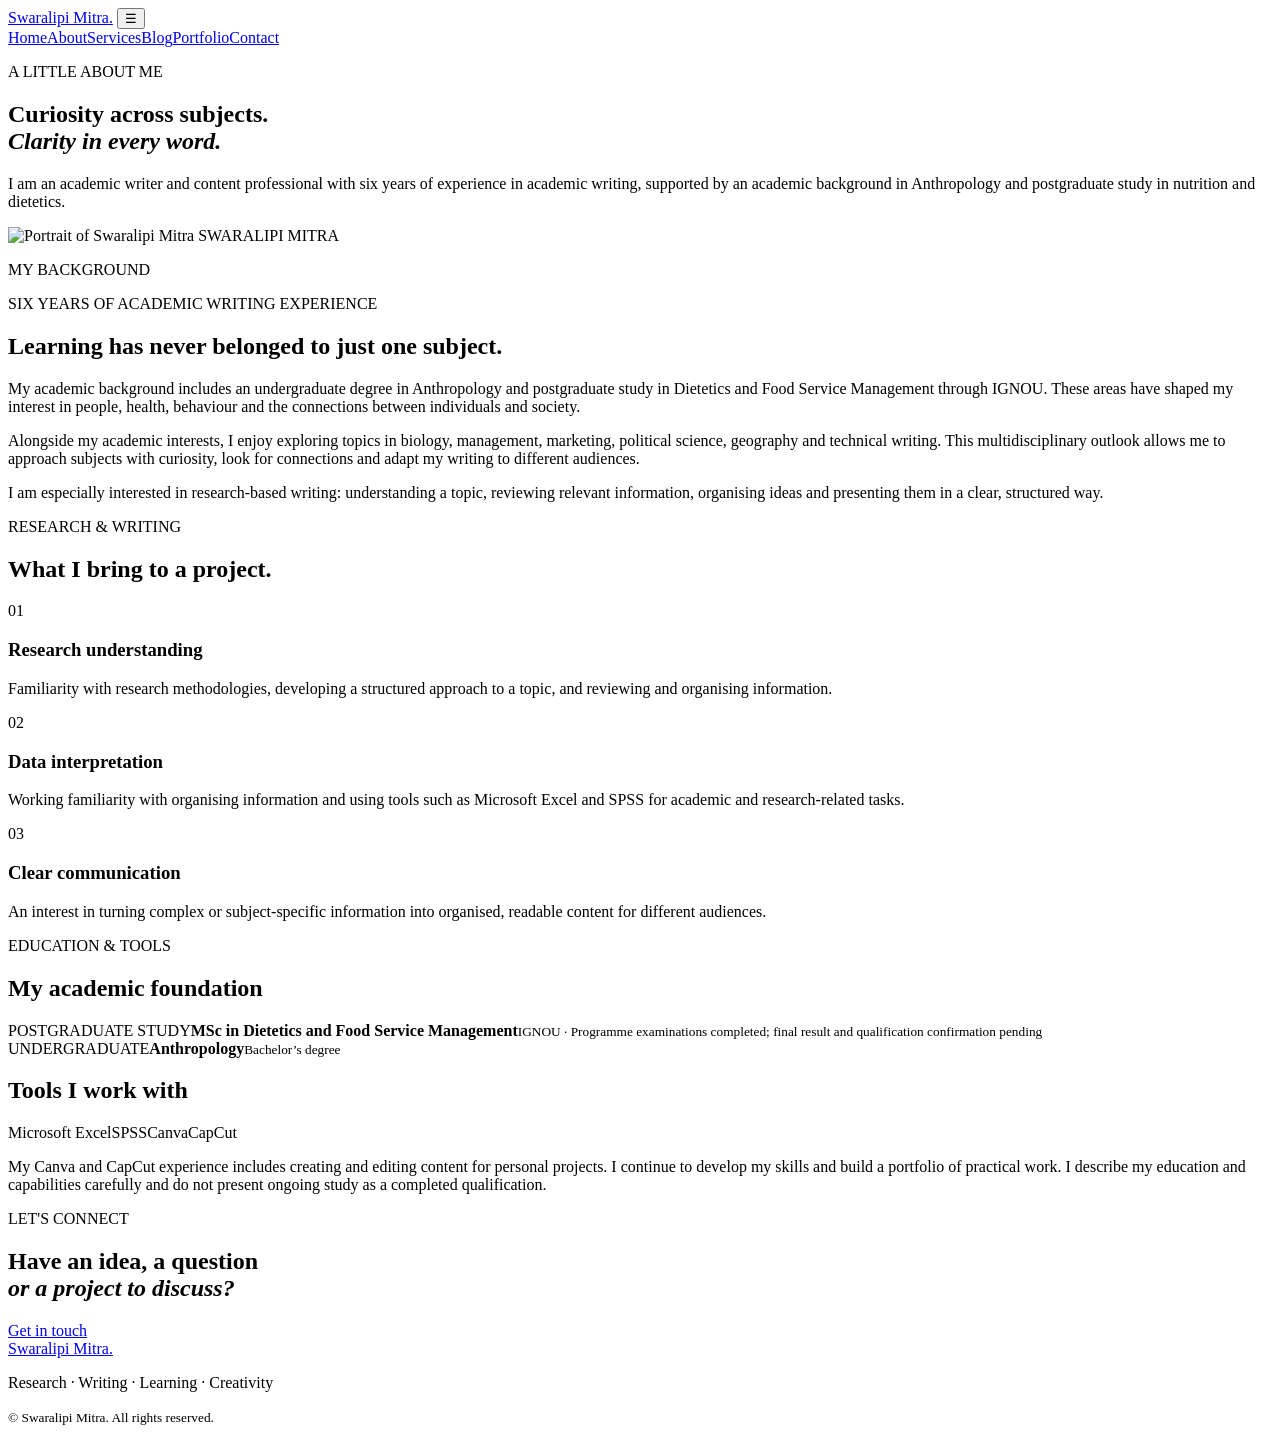
==== about.html @ deedbe25 "Add files via upload" ====
<!doctype html>
<html lang="en">
<head>
  <meta charset="utf-8">
  <meta name="viewport" content="width=device-width, initial-scale=1">
  <meta name="theme-color" content="#1d3037">
  <meta name="description" content="Learn about Swaralipi Mitra, an academic writer with a background in Anthropology and postgraduate study in nutrition.">
  <title>About | Swaralipi Mitra</title>
  <link rel="preconnect" href="https://fonts.googleapis.com">
  <link href="https://fonts.googleapis.com/css2?family=DM+Sans:wght@400;500;600;700&family=Playfair+Display:wght@500;600;700&display=swap" rel="stylesheet">
  <link rel="stylesheet" href="assets/css/style.css">
</head>
<body>
<header class="site-header">
  <a class="brand" href="index.html">Swaralipi Mitra<span>.</span></a>
  <button class="menu-toggle" aria-label="Open navigation" aria-expanded="false">☰</button>
  <nav class="main-nav">
    <a href="index.html">Home</a><a class="active" href="about.html">About</a><a href="services.html">Services</a><a href="blog.html">Blog</a><a href="portfolio.html">Portfolio</a><a class="nav-contact" href="contact.html">Contact</a>
  </nav>
</header>
<main>
  <section class="page-hero wrap">
    <p class="eyebrow">A LITTLE ABOUT ME</p>
    <h1>Curiosity across subjects.<br><em>Clarity in every word.</em></h1>
    <p class="lead">I am an academic writer and content professional with six years of experience in academic writing, supported by an academic background in Anthropology and postgraduate study in nutrition and dietetics.</p>
  </section>

  <section class="section wrap about-profile">
    <div class="about-photo-frame">
      <img src="assets/images/profile.jpg" alt="Portrait of Swaralipi Mitra" class="about-photo">
      <span class="photo-caption">SWARALIPI MITRA</span>
    </div>
    <div class="about-copy">
      <p class="eyebrow">MY BACKGROUND</p>
      <p class="experience-line">SIX YEARS OF ACADEMIC WRITING EXPERIENCE</p>
      <h2>Learning has never belonged to just one subject.</h2>
      <p>My academic background includes an undergraduate degree in Anthropology and postgraduate study in Dietetics and Food Service Management through IGNOU. These areas have shaped my interest in people, health, behaviour and the connections between individuals and society.</p>
      <p>Alongside my academic interests, I enjoy exploring topics in biology, management, marketing, political science, geography and technical writing. This multidisciplinary outlook allows me to approach subjects with curiosity, look for connections and adapt my writing to different audiences.</p>
      <p>I am especially interested in research-based writing: understanding a topic, reviewing relevant information, organising ideas and presenting them in a clear, structured way.</p>
    </div>
  </section>

  <section class="section section-muted">
    <div class="wrap">
      <p class="eyebrow">RESEARCH & WRITING</p>
      <h2 class="about-section-title">What I bring to a project.</h2>
      <div class="three-grid">
        <article class="service-card"><span class="card-number">01</span><h3>Research understanding</h3><p>Familiarity with research methodologies, developing a structured approach to a topic, and reviewing and organising information.</p></article>
        <article class="service-card"><span class="card-number">02</span><h3>Data interpretation</h3><p>Working familiarity with organising information and using tools such as Microsoft Excel and SPSS for academic and research-related tasks.</p></article>
        <article class="service-card"><span class="card-number">03</span><h3>Clear communication</h3><p>An interest in turning complex or subject-specific information into organised, readable content for different audiences.</p></article>
      </div>
    </div>
  </section>

  <section class="section wrap content-narrow">
    <p class="eyebrow">EDUCATION & TOOLS</p>
    <h2>My academic foundation</h2>
    <div class="education-list">
      <div><span>POSTGRADUATE STUDY</span><strong>MSc in Dietetics and Food Service Management</strong><small>IGNOU · Programme examinations completed; final result and qualification confirmation pending</small></div>
      <div><span>UNDERGRADUATE</span><strong>Anthropology</strong><small>Bachelor’s degree</small></div>
    </div>
    <h2>Tools I work with</h2>
    <div class="skill-tags"><span>Microsoft Excel</span><span>SPSS</span><span>Canva</span><span>CapCut</span></div>
    <p class="about-note">My Canva and CapCut experience includes creating and editing content for personal projects. I continue to develop my skills and build a portfolio of practical work. I describe my education and capabilities carefully and do not present ongoing study as a completed qualification.</p>
  </section>

  <section class="section wrap about-cta">
    <p class="eyebrow">LET'S CONNECT</p>
    <h2>Have an idea, a question<br><em>or a project to discuss?</em></h2>
    <a class="button button-dark" href="contact.html">Get in touch</a>
  </section>
</main>
<footer class="site-footer"><div class="wrap footer-inner"><a class="brand brand-light" href="index.html">Swaralipi Mitra<span>.</span></a><p>Research · Writing · Learning · Creativity</p><small>© <span data-year></span> Swaralipi Mitra. All rights reserved.</small></div></footer>
<script src="assets/js/main.js"></script>
</body>
</html>
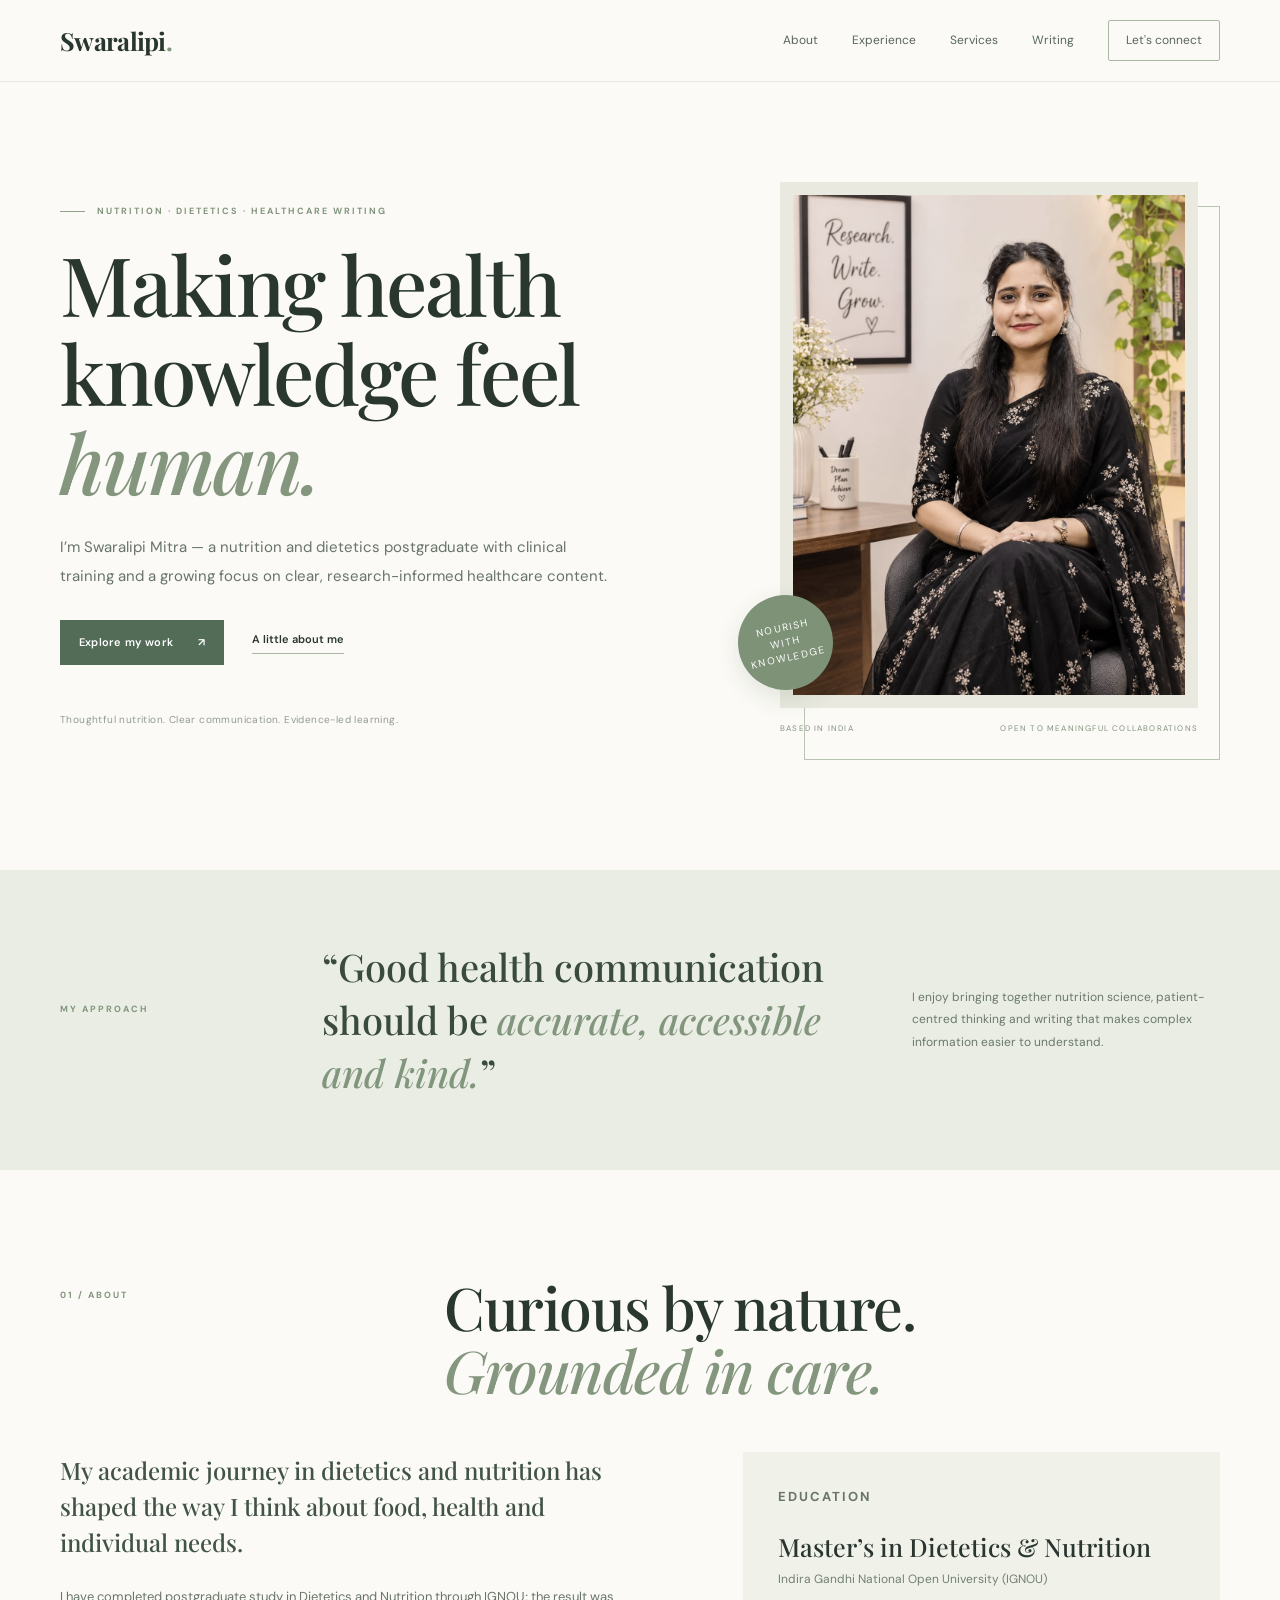
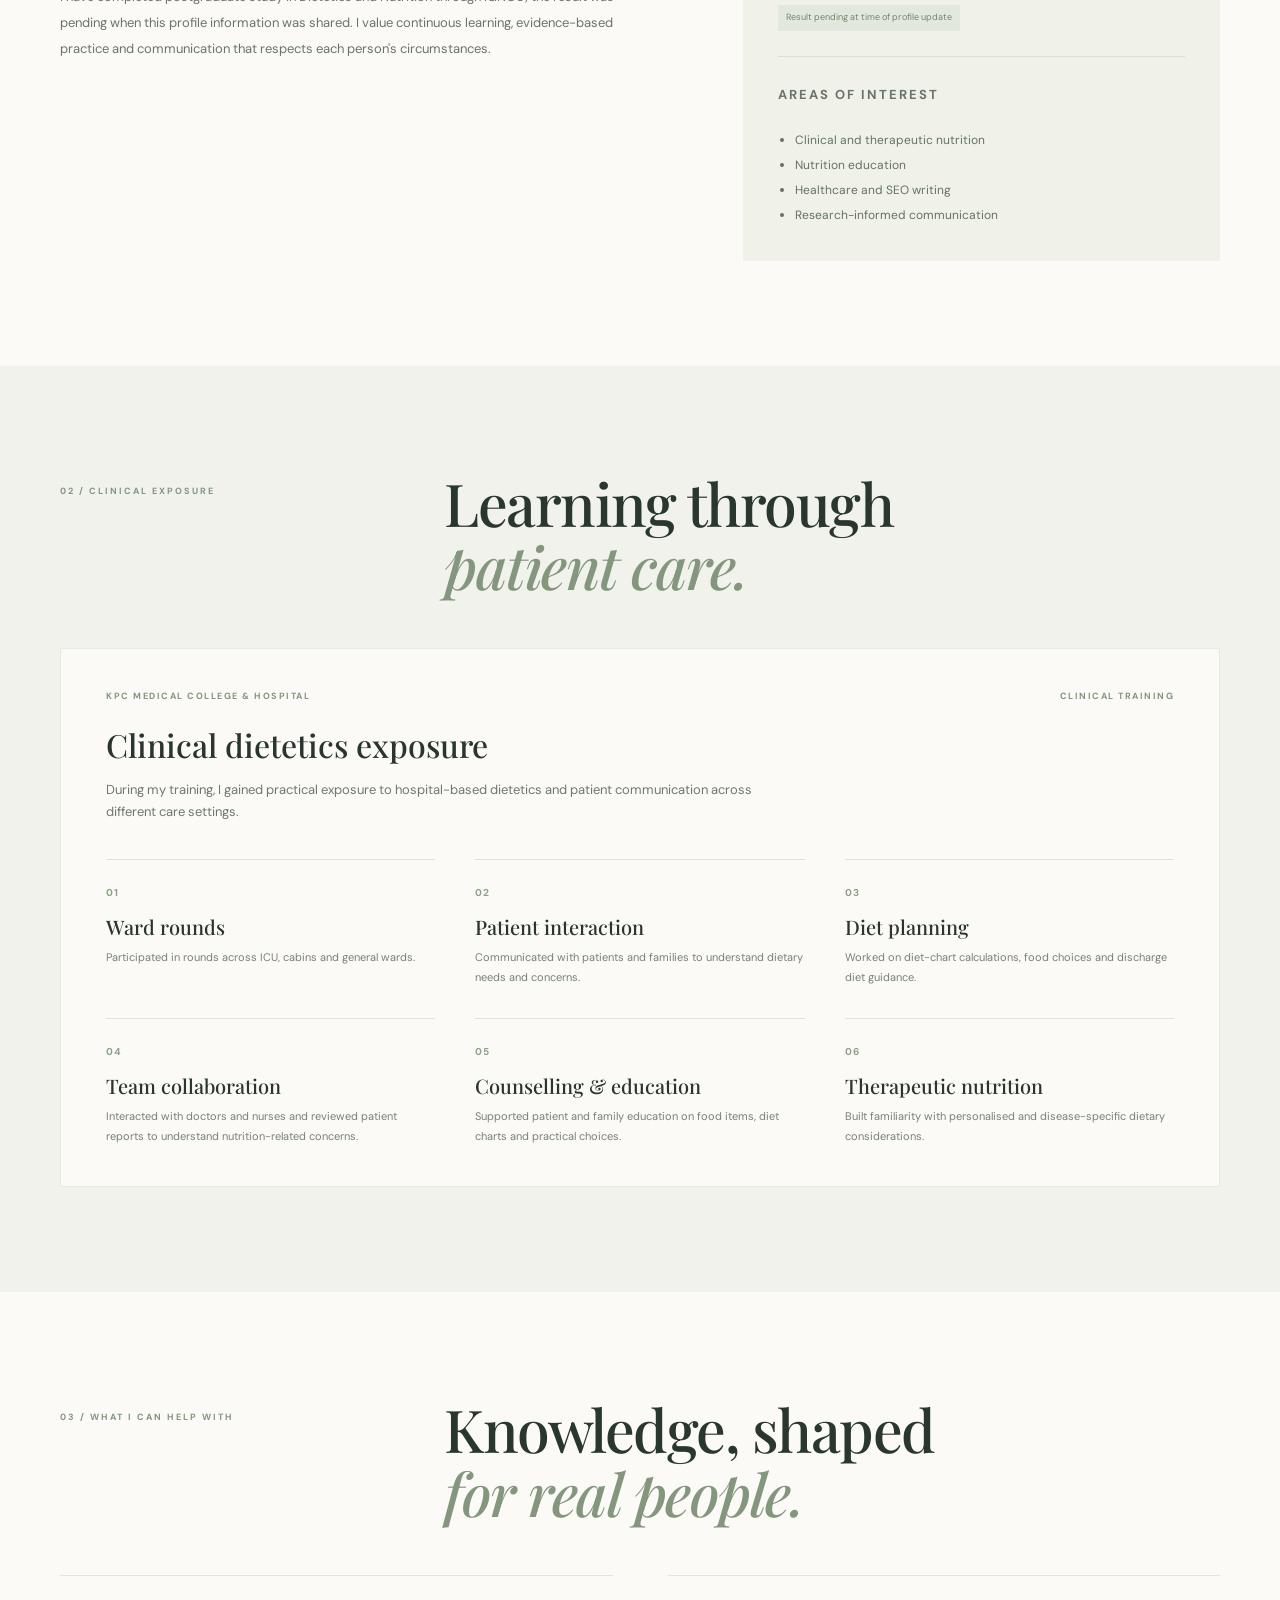
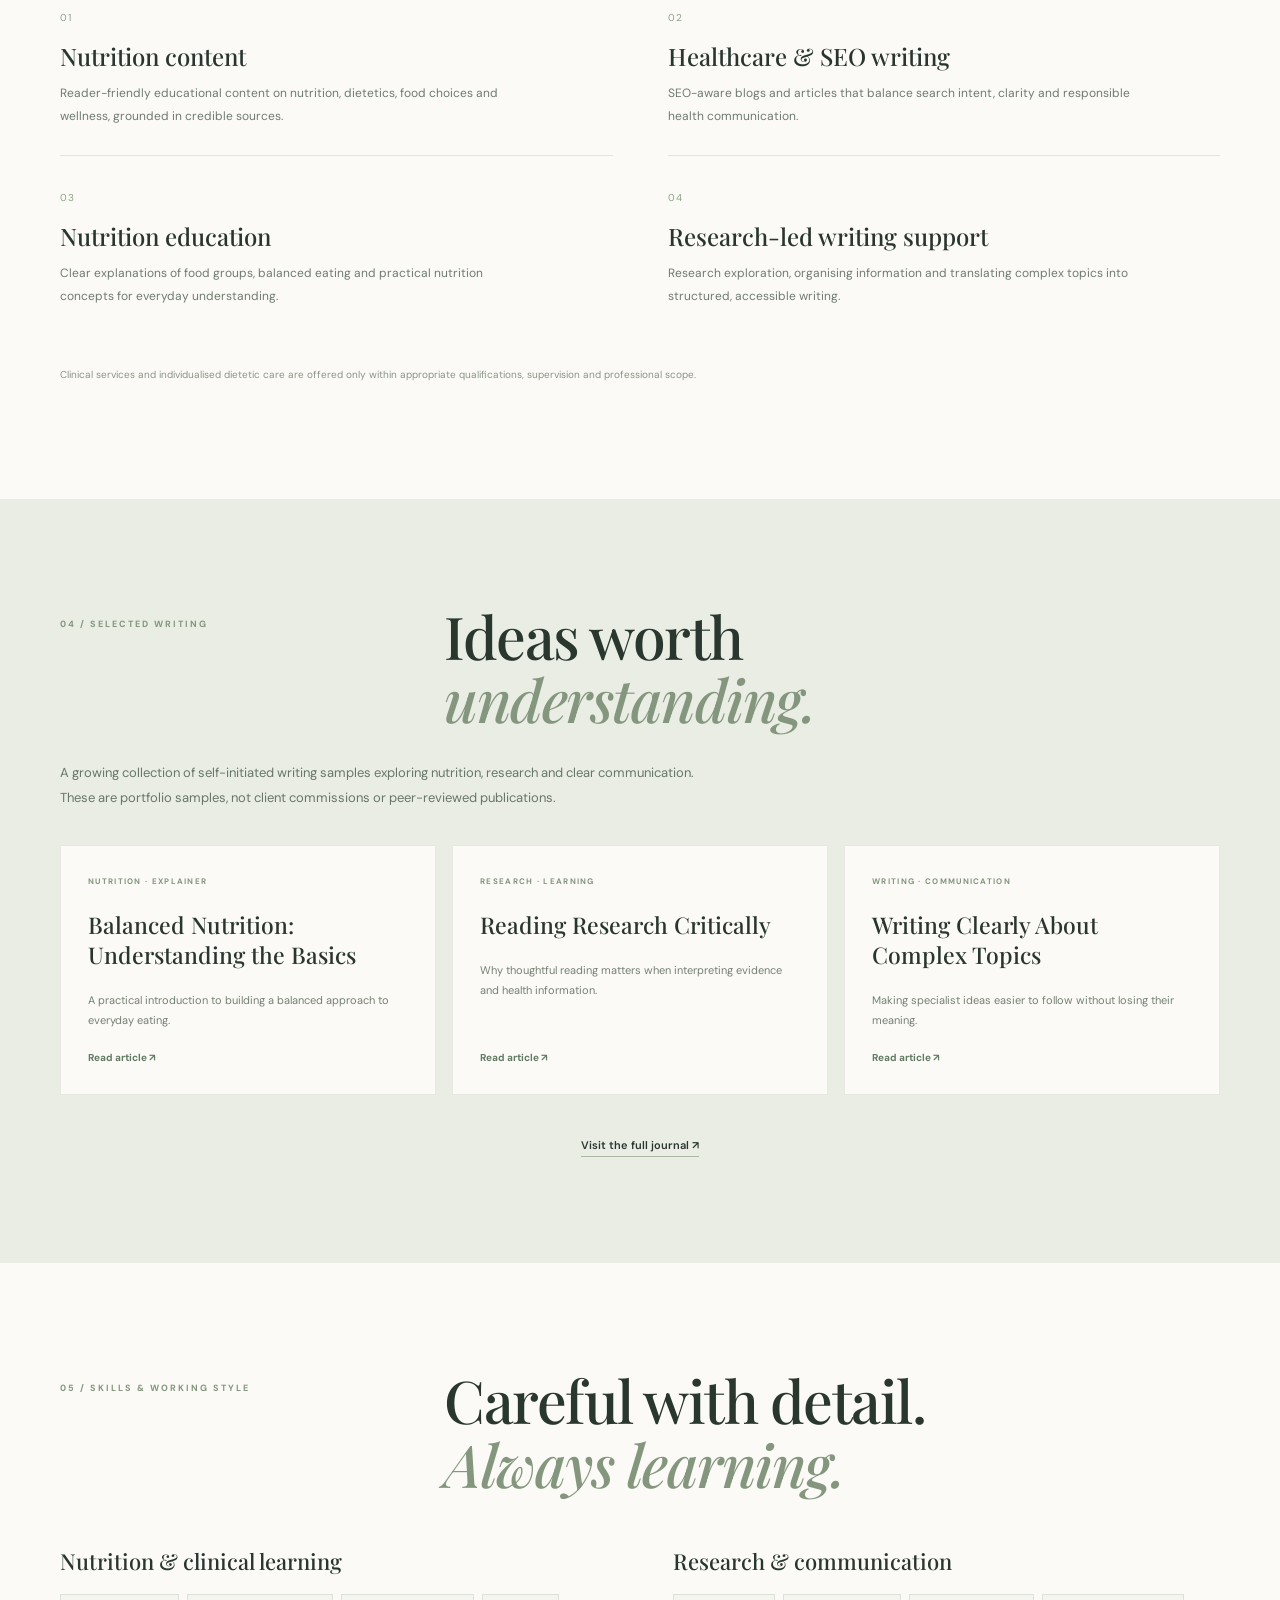
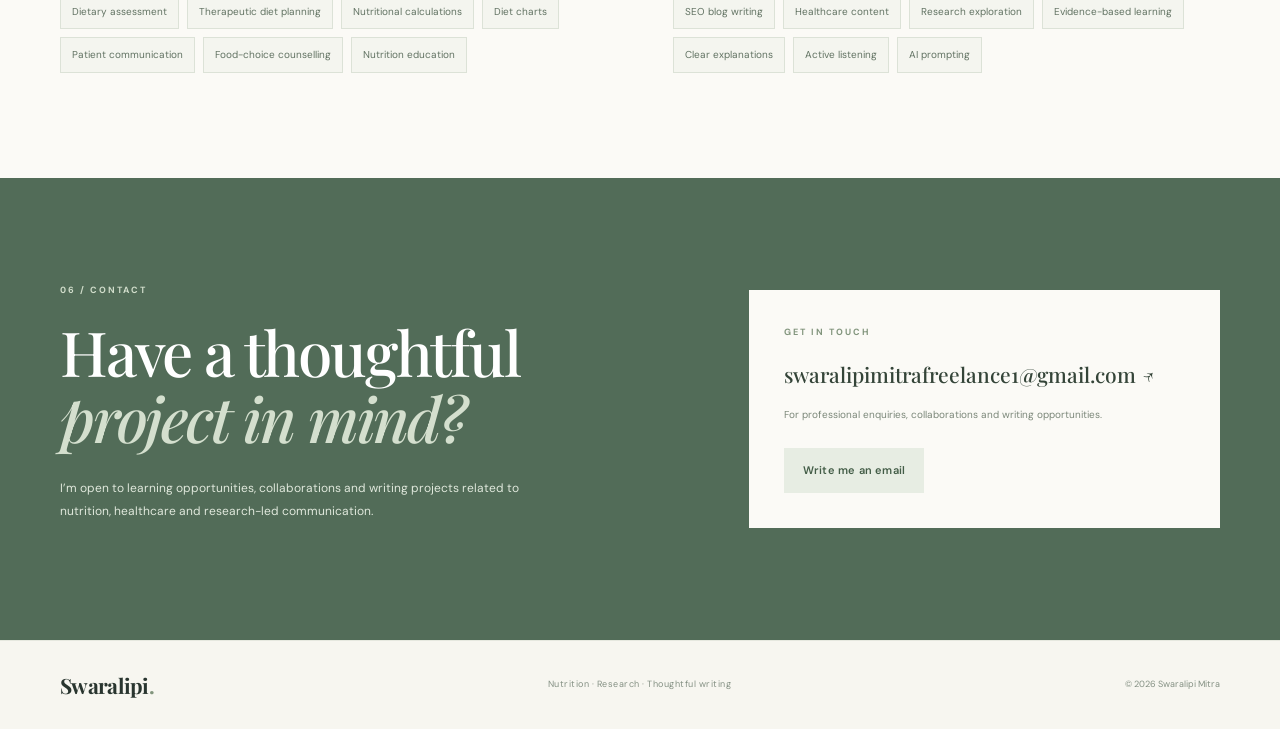
==== commit c64d5848: "Add files via upload" ====
--- a/about.html
+++ b/about.html
@@ -3,74 +3,12 @@
 <head>
   <meta charset="utf-8">
   <meta name="viewport" content="width=device-width, initial-scale=1">
-  <meta name="theme-color" content="#1d3037">
-  <meta name="description" content="Learn about Swaralipi Mitra, an academic writer with a background in Anthropology and postgraduate study in nutrition.">
-  <title>About | Swaralipi Mitra</title>
-  <link rel="preconnect" href="https://fonts.googleapis.com">
-  <link href="https://fonts.googleapis.com/css2?family=DM+Sans:wght@400;500;600;700&family=Playfair+Display:wght@500;600;700&display=swap" rel="stylesheet">
-  <link rel="stylesheet" href="assets/css/style.css">
+  <meta http-equiv="refresh" content="0; url=index.html#about">
+  <title>Redirecting | Swaralipi Mitra</title>
+  <link rel="canonical" href="index.html#about">
 </head>
 <body>
-<header class="site-header">
-  <a class="brand" href="index.html">Swaralipi Mitra<span>.</span></a>
-  <button class="menu-toggle" aria-label="Open navigation" aria-expanded="false">☰</button>
-  <nav class="main-nav">
-    <a href="index.html">Home</a><a class="active" href="about.html">About</a><a href="services.html">Services</a><a href="blog.html">Blog</a><a href="portfolio.html">Portfolio</a><a class="nav-contact" href="contact.html">Contact</a>
-  </nav>
-</header>
-<main>
-  <section class="page-hero wrap">
-    <p class="eyebrow">A LITTLE ABOUT ME</p>
-    <h1>Curiosity across subjects.<br><em>Clarity in every word.</em></h1>
-    <p class="lead">I am an academic writer and content professional with six years of experience in academic writing, supported by an academic background in Anthropology and postgraduate study in nutrition and dietetics.</p>
-  </section>
-
-  <section class="section wrap about-profile">
-    <div class="about-photo-frame">
-      <img src="assets/images/profile.jpg" alt="Portrait of Swaralipi Mitra" class="about-photo">
-      <span class="photo-caption">SWARALIPI MITRA</span>
-    </div>
-    <div class="about-copy">
-      <p class="eyebrow">MY BACKGROUND</p>
-      <p class="experience-line">SIX YEARS OF ACADEMIC WRITING EXPERIENCE</p>
-      <h2>Learning has never belonged to just one subject.</h2>
-      <p>My academic background includes an undergraduate degree in Anthropology and postgraduate study in Dietetics and Food Service Management through IGNOU. These areas have shaped my interest in people, health, behaviour and the connections between individuals and society.</p>
-      <p>Alongside my academic interests, I enjoy exploring topics in biology, management, marketing, political science, geography and technical writing. This multidisciplinary outlook allows me to approach subjects with curiosity, look for connections and adapt my writing to different audiences.</p>
-      <p>I am especially interested in research-based writing: understanding a topic, reviewing relevant information, organising ideas and presenting them in a clear, structured way.</p>
-    </div>
-  </section>
-
-  <section class="section section-muted">
-    <div class="wrap">
-      <p class="eyebrow">RESEARCH & WRITING</p>
-      <h2 class="about-section-title">What I bring to a project.</h2>
-      <div class="three-grid">
-        <article class="service-card"><span class="card-number">01</span><h3>Research understanding</h3><p>Familiarity with research methodologies, developing a structured approach to a topic, and reviewing and organising information.</p></article>
-        <article class="service-card"><span class="card-number">02</span><h3>Data interpretation</h3><p>Working familiarity with organising information and using tools such as Microsoft Excel and SPSS for academic and research-related tasks.</p></article>
-        <article class="service-card"><span class="card-number">03</span><h3>Clear communication</h3><p>An interest in turning complex or subject-specific information into organised, readable content for different audiences.</p></article>
-      </div>
-    </div>
-  </section>
-
-  <section class="section wrap content-narrow">
-    <p class="eyebrow">EDUCATION & TOOLS</p>
-    <h2>My academic foundation</h2>
-    <div class="education-list">
-      <div><span>POSTGRADUATE STUDY</span><strong>MSc in Dietetics and Food Service Management</strong><small>IGNOU · Programme examinations completed; final result and qualification confirmation pending</small></div>
-      <div><span>UNDERGRADUATE</span><strong>Anthropology</strong><small>Bachelor’s degree</small></div>
-    </div>
-    <h2>Tools I work with</h2>
-    <div class="skill-tags"><span>Microsoft Excel</span><span>SPSS</span><span>Canva</span><span>CapCut</span></div>
-    <p class="about-note">My Canva and CapCut experience includes creating and editing content for personal projects. I continue to develop my skills and build a portfolio of practical work. I describe my education and capabilities carefully and do not present ongoing study as a completed qualification.</p>
-  </section>
-
-  <section class="section wrap about-cta">
-    <p class="eyebrow">LET'S CONNECT</p>
-    <h2>Have an idea, a question<br><em>or a project to discuss?</em></h2>
-    <a class="button button-dark" href="contact.html">Get in touch</a>
-  </section>
-</main>
-<footer class="site-footer"><div class="wrap footer-inner"><a class="brand brand-light" href="index.html">Swaralipi Mitra<span>.</span></a><p>Research · Writing · Learning · Creativity</p><small>© <span data-year></span> Swaralipi Mitra. All rights reserved.</small></div></footer>
-<script src="assets/js/main.js"></script>
+  <p>This section has moved. <a href="index.html#about">Continue to About on Swaralipi's portfolio</a>.</p>
+  <script>window.location.replace('index.html#about');</script>
 </body>
-</html>
+</html>
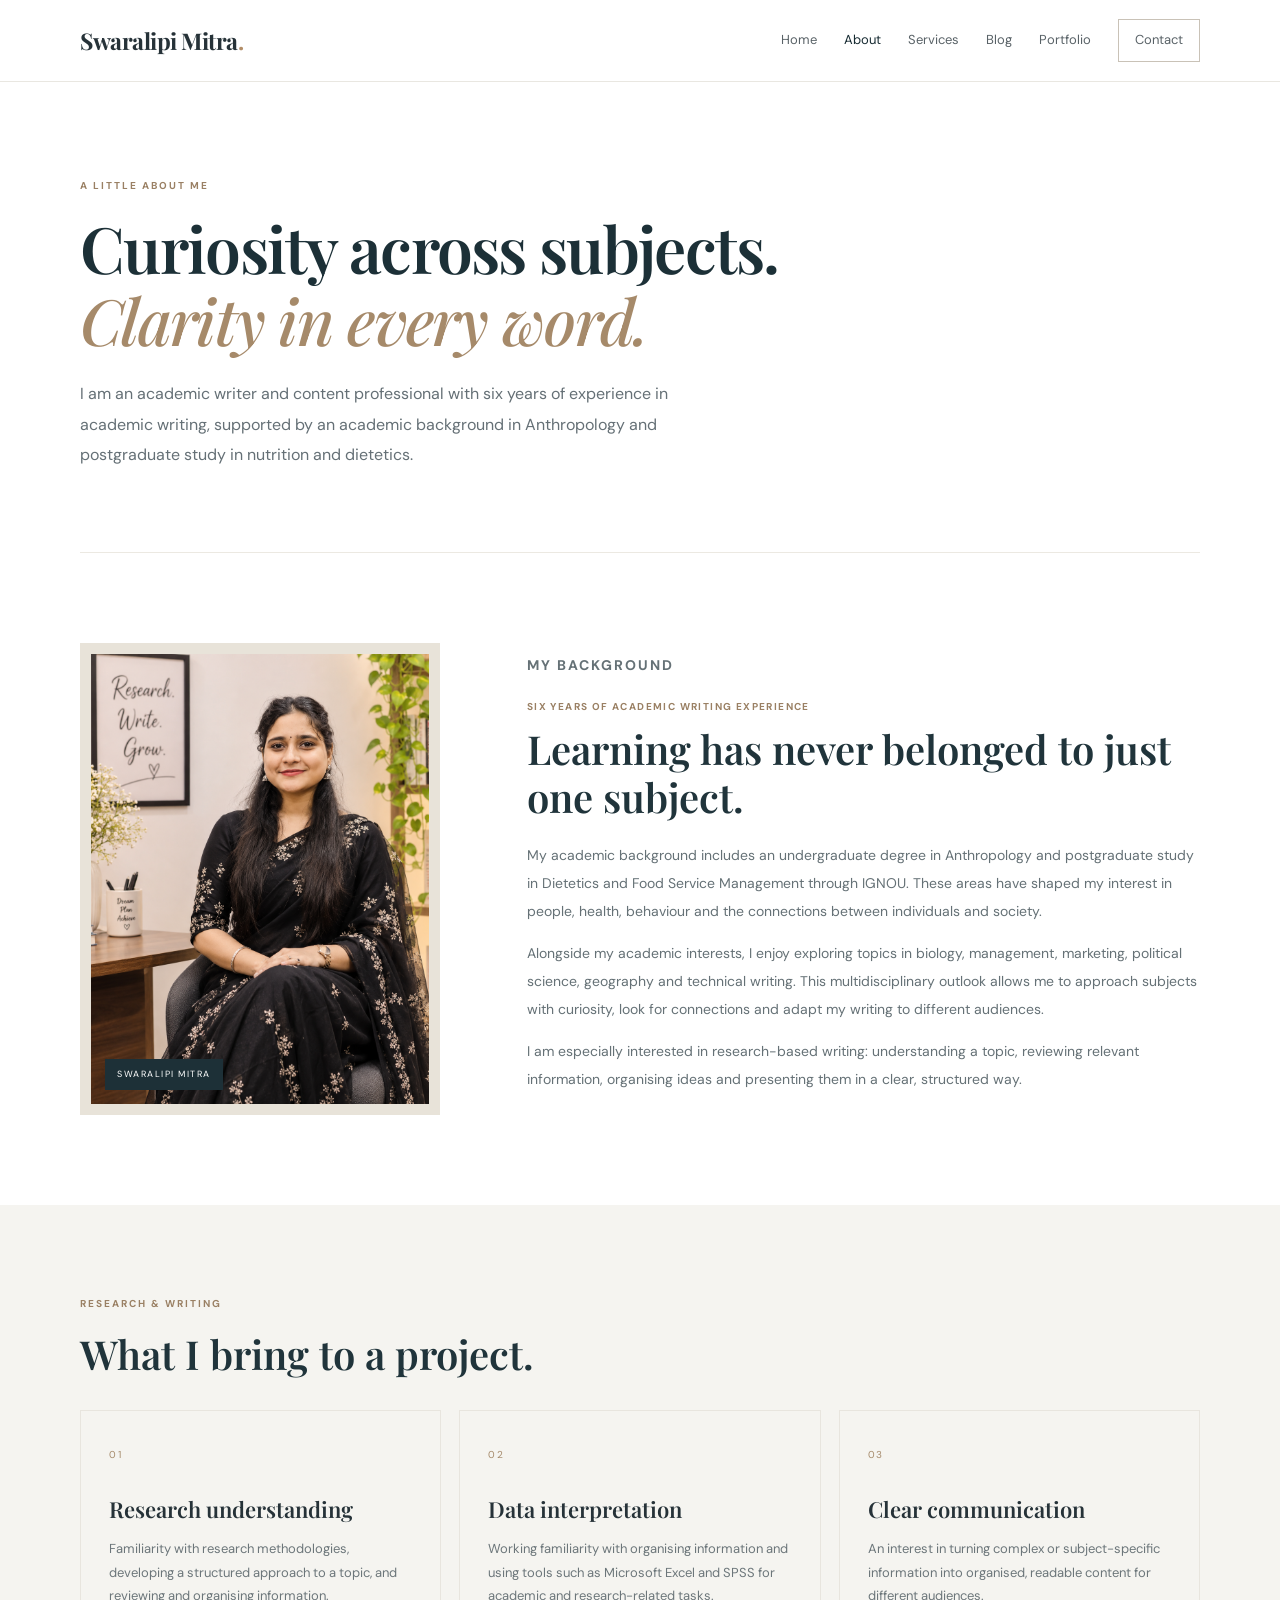
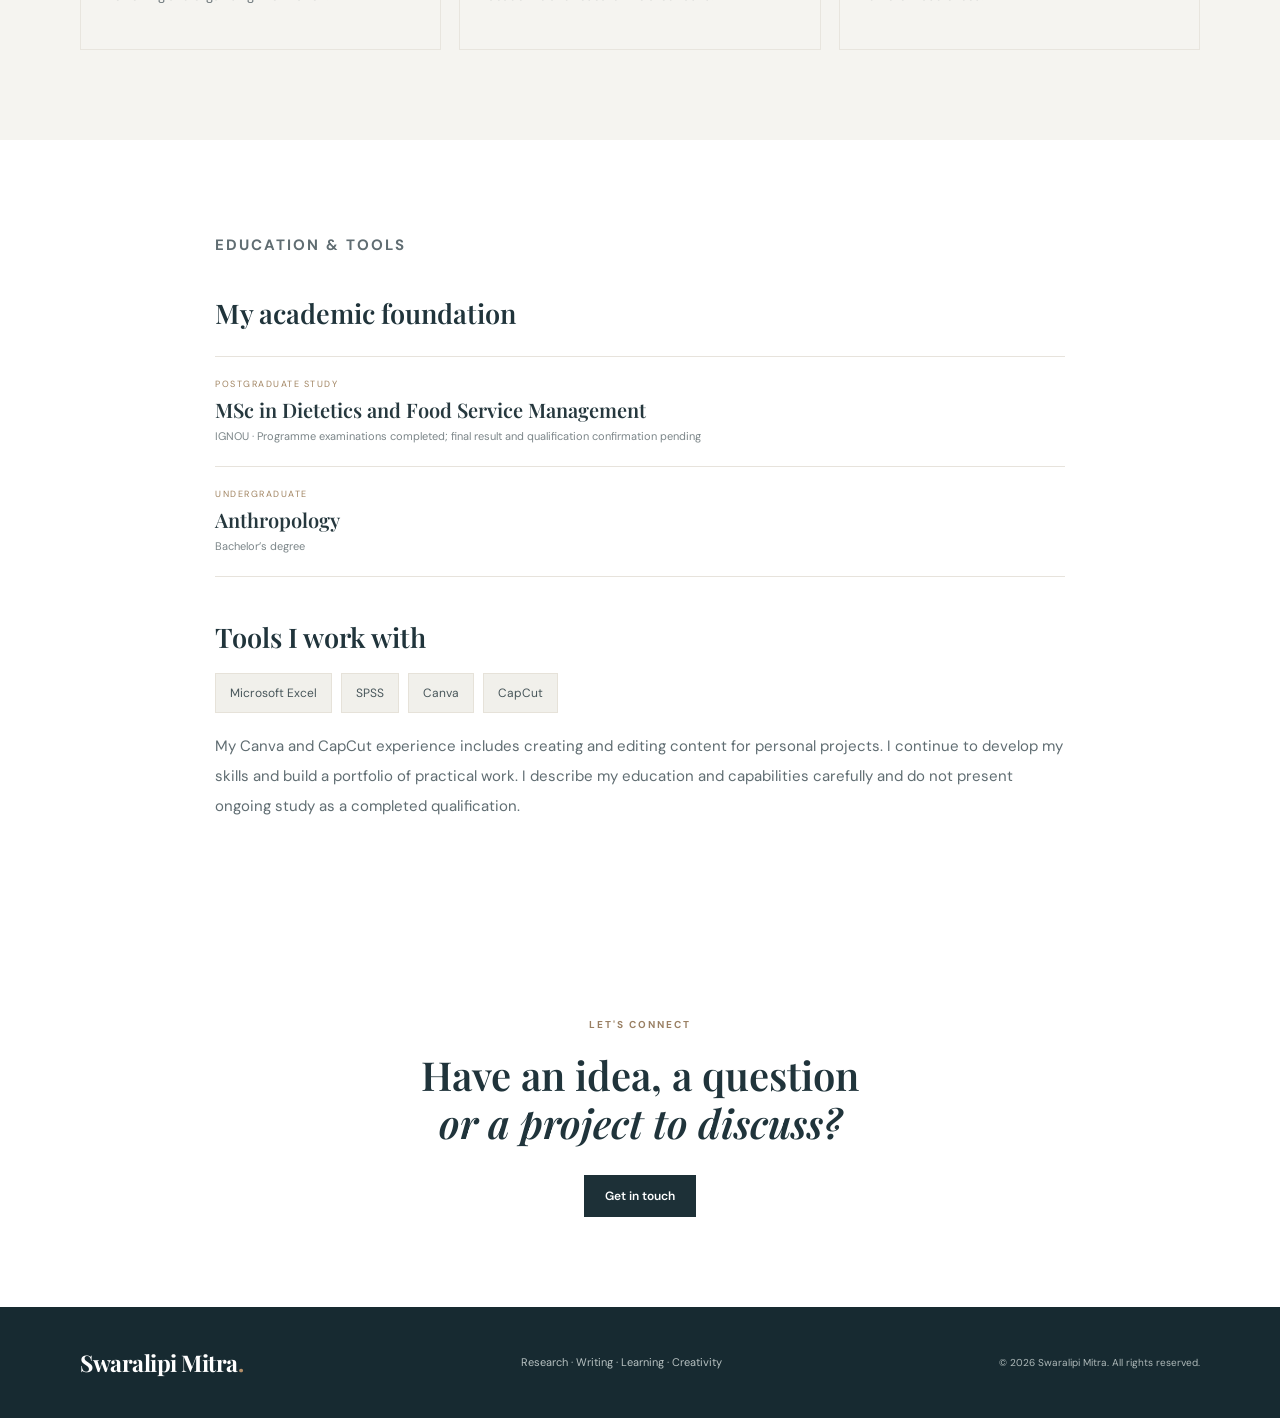
==== commit 47e5c387: "Add files via upload" ====
--- a/about.html
+++ b/about.html
@@ -3,12 +3,74 @@
 <head>
   <meta charset="utf-8">
   <meta name="viewport" content="width=device-width, initial-scale=1">
-  <meta http-equiv="refresh" content="0; url=index.html#about">
-  <title>Redirecting | Swaralipi Mitra</title>
-  <link rel="canonical" href="index.html#about">
+  <meta name="theme-color" content="#1d3037">
+  <meta name="description" content="Learn about Swaralipi Mitra, an academic writer with a background in Anthropology and postgraduate study in nutrition.">
+  <title>About | Swaralipi Mitra</title>
+  <link rel="preconnect" href="https://fonts.googleapis.com">
+  <link href="https://fonts.googleapis.com/css2?family=DM+Sans:wght@400;500;600;700&family=Playfair+Display:wght@500;600;700&display=swap" rel="stylesheet">
+  <link rel="stylesheet" href="style.css">
 </head>
 <body>
-  <p>This section has moved. <a href="index.html#about">Continue to About on Swaralipi's portfolio</a>.</p>
-  <script>window.location.replace('index.html#about');</script>
+<header class="site-header">
+  <a class="brand" href="index.html">Swaralipi Mitra<span>.</span></a>
+  <button class="menu-toggle" aria-label="Open navigation" aria-expanded="false">☰</button>
+  <nav class="main-nav">
+    <a href="index.html">Home</a><a class="active" href="about.html">About</a><a href="services.html">Services</a><a href="blog.html">Blog</a><a href="portfolio.html">Portfolio</a><a class="nav-contact" href="contact.html">Contact</a>
+  </nav>
+</header>
+<main>
+  <section class="page-hero wrap">
+    <p class="eyebrow">A LITTLE ABOUT ME</p>
+    <h1>Curiosity across subjects.<br><em>Clarity in every word.</em></h1>
+    <p class="lead">I am an academic writer and content professional with six years of experience in academic writing, supported by an academic background in Anthropology and postgraduate study in nutrition and dietetics.</p>
+  </section>
+
+  <section class="section wrap about-profile">
+    <div class="about-photo-frame">
+      <img src="profile.jpg" alt="Portrait of Swaralipi Mitra" class="about-photo">
+      <span class="photo-caption">SWARALIPI MITRA</span>
+    </div>
+    <div class="about-copy">
+      <p class="eyebrow">MY BACKGROUND</p>
+      <p class="experience-line">SIX YEARS OF ACADEMIC WRITING EXPERIENCE</p>
+      <h2>Learning has never belonged to just one subject.</h2>
+      <p>My academic background includes an undergraduate degree in Anthropology and postgraduate study in Dietetics and Food Service Management through IGNOU. These areas have shaped my interest in people, health, behaviour and the connections between individuals and society.</p>
+      <p>Alongside my academic interests, I enjoy exploring topics in biology, management, marketing, political science, geography and technical writing. This multidisciplinary outlook allows me to approach subjects with curiosity, look for connections and adapt my writing to different audiences.</p>
+      <p>I am especially interested in research-based writing: understanding a topic, reviewing relevant information, organising ideas and presenting them in a clear, structured way.</p>
+    </div>
+  </section>
+
+  <section class="section section-muted">
+    <div class="wrap">
+      <p class="eyebrow">RESEARCH & WRITING</p>
+      <h2 class="about-section-title">What I bring to a project.</h2>
+      <div class="three-grid">
+        <article class="service-card"><span class="card-number">01</span><h3>Research understanding</h3><p>Familiarity with research methodologies, developing a structured approach to a topic, and reviewing and organising information.</p></article>
+        <article class="service-card"><span class="card-number">02</span><h3>Data interpretation</h3><p>Working familiarity with organising information and using tools such as Microsoft Excel and SPSS for academic and research-related tasks.</p></article>
+        <article class="service-card"><span class="card-number">03</span><h3>Clear communication</h3><p>An interest in turning complex or subject-specific information into organised, readable content for different audiences.</p></article>
+      </div>
+    </div>
+  </section>
+
+  <section class="section wrap content-narrow">
+    <p class="eyebrow">EDUCATION & TOOLS</p>
+    <h2>My academic foundation</h2>
+    <div class="education-list">
+      <div><span>POSTGRADUATE STUDY</span><strong>MSc in Dietetics and Food Service Management</strong><small>IGNOU · Programme examinations completed; final result and qualification confirmation pending</small></div>
+      <div><span>UNDERGRADUATE</span><strong>Anthropology</strong><small>Bachelor’s degree</small></div>
+    </div>
+    <h2>Tools I work with</h2>
+    <div class="skill-tags"><span>Microsoft Excel</span><span>SPSS</span><span>Canva</span><span>CapCut</span></div>
+    <p class="about-note">My Canva and CapCut experience includes creating and editing content for personal projects. I continue to develop my skills and build a portfolio of practical work. I describe my education and capabilities carefully and do not present ongoing study as a completed qualification.</p>
+  </section>
+
+  <section class="section wrap about-cta">
+    <p class="eyebrow">LET'S CONNECT</p>
+    <h2>Have an idea, a question<br><em>or a project to discuss?</em></h2>
+    <a class="button button-dark" href="contact.html">Get in touch</a>
+  </section>
+</main>
+<footer class="site-footer"><div class="wrap footer-inner"><a class="brand brand-light" href="index.html">Swaralipi Mitra<span>.</span></a><p>Research · Writing · Learning · Creativity</p><small>© <span data-year></span> Swaralipi Mitra. All rights reserved.</small></div></footer>
+<script src="main.js"></script>
 </body>
-</html>+</html>
--- a/style.css
+++ b/style.css
@@ -0,0 +1,88 @@
+*{box-sizing:border-box}html{scroll-behavior:smooth}body{margin:0;background:#fff;color:#263238;font-family:'DM Sans',sans-serif;line-height:1.7}a{color:inherit;text-decoration:none}.wrap{width:min(1120px,calc(100% - 48px));margin:auto}.site-header{height:82px;padding:0 max(24px,calc((100% - 1120px)/2));display:flex;align-items:center;justify-content:space-between;border-bottom:1px solid #e9e7e1;background:#fff;position:sticky;top:0;z-index:10}.brand{font-family:'Playfair Display',serif;font-size:23px;font-weight:700;letter-spacing:-.5px}.brand span{color:#b38e68}.main-nav{display:flex;align-items:center;gap:27px;font-size:13px;color:#596267}.main-nav a{padding:8px 0}.main-nav a:hover,.main-nav a.active{color:#172b32}.nav-contact{border:1px solid #c9c2b7!important;padding:9px 16px!important}.menu-toggle{display:none;border:0;background:none;font-size:25px}.hero{display:grid;grid-template-columns:1.1fr .9fr;gap:80px;align-items:center;padding-top:105px;padding-bottom:110px}.eyebrow{font-size:10px;letter-spacing:2px;font-weight:700;color:#9a8064;margin:0 0 18px}.hero h1,.page-hero h1{font:600 clamp(43px,6vw,70px)/1.12 'Playfair Display',serif;letter-spacing:-1.7px;margin:0 0 24px;color:#1c3037}.hero h1 em,.page-hero h1 em,.closing-cta h2 em{color:#a68a6a;font-weight:500}.lead{font-size:16px;line-height:1.9;color:#657076;max-width:590px}.hero-actions{display:flex;align-items:center;gap:25px;margin-top:34px}.button{display:inline-flex;align-items:center;justify-content:center;padding:13px 21px;border:0;font:600 12px 'DM Sans',sans-serif;cursor:pointer}.button-dark{background:#1d3037;color:#fff}.button-dark:hover{background:#344b53}.text-link{font-size:12px;font-weight:700;border-bottom:1px solid #bca78d;padding-bottom:4px}.hero-panel{background:#f1f0eb;padding:34px 34px 28px}.panel-top{display:flex;justify-content:space-between;font-size:9px;letter-spacing:1.5px;color:#8b8174;margin-bottom:18px}.topic-line{padding:14px 0;border-bottom:1px solid #dcd9d1;font-size:13px}.topic-line span{display:inline-block;color:#a48b6d;font-size:10px;width:39px}.panel-note{font:italic 15px 'Playfair Display',serif;color:#7d7468;margin:25px 0 0}.intro-band{background:#1d3037;color:white;padding:55px 0}.intro-grid{display:grid;grid-template-columns:.55fr 1.45fr;gap:60px;align-items:start}.intro-grid .eyebrow{color:#c4aa88}.intro-statement{font:500 clamp(22px,3vw,34px)/1.45 'Playfair Display',serif;margin:0;max-width:760px}.section{padding-top:90px;padding-bottom:90px}.section-heading{display:flex;justify-content:space-between;align-items:end;margin-bottom:34px}.section-heading h2,.content-narrow h2,.contact-layout h2{font:600 34px 'Playfair Display',serif;margin:0;color:#20343b}.three-grid{display:grid;grid-template-columns:repeat(3,1fr);gap:18px}.service-card{border:1px solid #e8e5de;padding:28px;min-height:220px}.card-number{font-size:10px;letter-spacing:1.5px;color:#a58a6b}.service-card h3{font:600 22px 'Playfair Display',serif;margin:28px 0 10px}.service-card p,.blog-card p{font-size:13px;color:#6c767a;line-height:1.8}.section-muted{background:#f5f4f0}.subject-grid{display:grid;grid-template-columns:repeat(4,1fr);gap:12px}.subject-tile{background:white;padding:22px;min-height:140px;border:1px solid #ece9e2;display:flex;flex-direction:column;transition:.2s}.subject-tile:hover{transform:translateY(-3px);border-color:#b9a58a}.subject-tile span{font-size:10px;color:#a58a6b}.subject-tile strong{font:600 19px 'Playfair Display',serif;margin-top:14px}.subject-tile small{font-size:11px;color:#7b8588;margin-top:4px}.closing-cta{text-align:center;padding-top:100px;padding-bottom:105px}.closing-cta h2{font:600 clamp(35px,5vw,54px)/1.2 'Playfair Display',serif;margin:0 0 28px}.site-footer{background:#172a31;color:#dce2e1;padding:35px 0}.footer-inner{display:flex;align-items:center;justify-content:space-between;gap:20px;flex-wrap:wrap}.brand-light{color:white}.footer-inner p{font-size:11px;color:#b7c1c1}.footer-inner small{font-size:10px;color:#aeb9b9}.page-hero{padding-top:95px;padding-bottom:65px;border-bottom:1px solid #ece9e2}.page-hero h1{font-size:clamp(42px,6vw,64px)}.content-narrow{max-width:850px}.content-narrow h2{font-size:27px;margin:35px 0 12px}.content-narrow p{color:#606d72;font-size:15px;line-height:2}.facts-grid{display:grid;grid-template-columns:repeat(3,1fr);gap:12px;margin:35px 0}.facts-grid div{background:#f4f3ef;padding:20px}.facts-grid span,.contact-detail span{display:block;font-size:9px;letter-spacing:1.4px;color:#9a8064;margin-bottom:8px}.facts-grid strong{font-size:13px}.note-box{background:#f5f3ee;border-left:3px solid #b49a78;padding:17px 20px;color:#656d6e;font-size:12px;margin-top:30px}.service-list article{display:grid;grid-template-columns:65px 1fr;gap:20px;padding:30px 0;border-bottom:1px solid #e9e6df}.service-list article>span{font-size:11px;color:#a58a6b;padding-top:8px}.service-list h2{font:600 25px 'Playfair Display',serif;margin:0 0 8px}.service-list p{color:#657176;font-size:14px;max-width:760px;margin:0}.cta-strip{margin-top:55px;background:#f2f0eb;padding:30px;display:flex;justify-content:space-between;align-items:center}.cta-strip h2{font:600 26px 'Playfair Display',serif;margin:0}.cta-strip .eyebrow{margin-bottom:6px}.filter-row{display:flex;gap:8px;flex-wrap:wrap;margin-bottom:30px}.filter-button{background:#f3f2ee;border:1px solid #e5e1d9;padding:9px 13px;font:500 11px 'DM Sans',sans-serif;color:#596469;cursor:pointer}.filter-button.selected,.filter-button:hover{background:#1d3037;color:white;border-color:#1d3037}.blog-grid{display:grid;grid-template-columns:repeat(2,1fr);gap:15px}.blog-card{border:1px solid #e8e5de;padding:25px;min-height:210px}.blog-card h2{font:600 23px 'Playfair Display',serif;margin:12px 0 8px}.blog-card .eyebrow{font-size:9px;margin:0}.read-label{display:inline-block;font-size:9px;letter-spacing:1px;color:#9b8060;margin-top:12px}.portfolio-card{min-height:250px}.contact-layout{display:grid;grid-template-columns:.8fr 1.2fr;gap:90px}.contact-layout h2{font-size:29px}.contact-layout p{font-size:14px;color:#687378}.contact-detail{margin-top:35px}.contact-detail strong{font-size:14px;color:#27383e}.small-muted{font-size:10px!important;color:#8b9293!important}.contact-form{display:flex;flex-direction:column;gap:9px}.contact-form label{font-size:11px;font-weight:700;margin-top:8px}.contact-form input,.contact-form select,.contact-form textarea{width:100%;border:1px solid #dedbd4;padding:12px;font:13px 'DM Sans',sans-serif;background:#fff;color:#27383e}.contact-form textarea{resize:vertical}.contact-form button{align-self:flex-start;margin-top:12px}.contact-form .small-muted{margin-top:4px}@media(max-width:760px){.site-header{height:70px}.menu-toggle{display:block}.main-nav{display:none;position:absolute;top:70px;left:0;right:0;background:white;padding:18px 24px 24px;box-shadow:0 12px 20px #00000012;flex-direction:column;align-items:stretch;gap:8px}.main-nav.open{display:flex}.main-nav a{padding:8px 0}.nav-contact{padding:8px 12px!important}.hero{grid-template-columns:1fr;gap:40px;padding-top:65px;padding-bottom:70px}.hero-panel{padding:25px}.intro-grid{grid-template-columns:1fr;gap:12px}.section{padding-top:65px;padding-bottom:65px}.three-grid{grid-template-columns:1fr}.subject-grid{grid-template-columns:repeat(2,1fr)}.section-heading{align-items:start;gap:15px;flex-direction:column}.section-heading h2{font-size:30px}.footer-inner{flex-direction:column;align-items:flex-start;gap:5px}.page-hero{padding-top:65px;padding-bottom:45px}.facts-grid{grid-template-columns:1fr}.cta-strip{align-items:flex-start;gap:20px;flex-direction:column}.blog-grid{grid-template-columns:1fr}.contact-layout{grid-template-columns:1fr;gap:35px}.service-list article{grid-template-columns:35px 1fr}.wrap{width:min(100% - 36px,1120px)}}
+/* Homepage portrait refinement */
+.hero{grid-template-columns:1.05fr .75fr;gap:72px}
+.hero-photo-wrap{position:relative;max-width:390px;width:100%;justify-self:end;background:#e6e0d5;padding:12px}
+.hero-photo{display:block;width:100%;aspect-ratio:3/4;object-fit:cover;object-position:center;border:0}
+.photo-caption{position:absolute;bottom:25px;left:25px;background:#1d3037;color:#fff;padding:8px 12px;font-size:9px;letter-spacing:1.5px}
+@media(max-width:760px){.hero{grid-template-columns:1fr;gap:35px}.hero-photo-wrap{justify-self:start;max-width:330px}}
+
+/* About page */
+.about-profile{display:grid;grid-template-columns:.72fr 1.28fr;gap:68px;align-items:center}
+.about-photo-frame{position:relative;background:#e8e3d9;padding:11px;max-width:360px}
+.about-photo{display:block;width:100%;aspect-ratio:3/4;object-fit:cover;object-position:center 25%}
+.about-copy h2,.about-section-title,.about-cta h2{font:600 clamp(29px,4vw,40px)/1.2 'Playfair Display',serif;color:#20343b;margin:0 0 20px}
+.about-copy p{font-size:14px;line-height:2;color:#657176}
+.about-section-title{margin:0 0 32px}
+.education-list{border-top:1px solid #e7e3dc;margin:25px 0 42px}
+.education-list div{padding:20px 0;border-bottom:1px solid #e7e3dc;display:flex;flex-direction:column;gap:4px}
+.education-list span{font-size:9px;letter-spacing:1.5px;color:#a18461}
+.education-list strong{font:600 20px 'Playfair Display',serif;color:#26383e}
+.education-list small{font-size:11px;color:#7b8588}
+.skill-tags{display:flex;flex-wrap:wrap;gap:9px;margin:18px 0}
+.skill-tags span{padding:9px 14px;background:#f1f0eb;border:1px solid #e6e2d9;font-size:12px;color:#48565a}
+.about-note{font-size:12px;line-height:1.8;color:#778184;margin-top:18px}
+.about-cta{text-align:center}
+.about-cta h2{margin-bottom:28px}
+@media(max-width:760px){.about-profile{grid-template-columns:1fr;gap:35px}.about-photo-frame{max-width:310px}.about-cta h2{font-size:34px}}
+
+/* Journal and individual article pages */
+.blog-intro-row{display:flex;align-items:end;justify-content:space-between;margin-bottom:25px}
+.journal-heading{font:600 32px 'Playfair Display',serif;margin:0;color:#20343b}
+.journal-note{font-size:12px;color:#7b8588;margin:0}
+.live-article-card{min-height:220px;display:flex;flex-direction:column;align-items:flex-start}
+.article-meta{font-size:9px;letter-spacing:1.1px;text-transform:uppercase;color:#9b8060}
+.live-article-card h2{margin:15px 0 7px}
+.live-article-card h2 a:hover{color:#9b8060}
+.article-read-link{font-size:11px;font-weight:700;color:#344b53;margin-top:auto;padding-top:18px}
+.empty-articles{padding:30px;text-align:center;background:#f5f4f0;color:#687378;font-size:13px}
+.article-page{max-width:820px;padding-top:55px;padding-bottom:100px}
+.back-link{font-size:11px;color:#6f7a7d;display:inline-block;margin-bottom:35px}
+.article-page h1{font:600 clamp(36px,5vw,58px)/1.16 'Playfair Display',serif;color:#20343b;margin:0 0 18px}
+.article-deck{font-size:17px;line-height:1.8;color:#697579;border-bottom:1px solid #e9e6df;padding-bottom:30px}
+.article-body{max-width:720px;margin:40px auto}
+.article-body h2{font:600 27px 'Playfair Display',serif;color:#20343b;margin:35px 0 10px}
+.article-body p{font-size:15px;line-height:2;color:#59676c}
+.article-disclaimer{font-size:11px;color:#858d8e;border-top:1px solid #e9e6df;padding-top:20px}
+@media(max-width:760px){.blog-intro-row{align-items:flex-start;flex-direction:column;gap:8px}.article-page{padding-top:35px}.article-deck{font-size:15px}}
+
+/* Services page */
+.services-grid{display:grid;grid-template-columns:repeat(2,minmax(0,1fr));gap:18px}
+.services-grid .service-card{padding:30px;background:#fff;border:1px solid #eae6de}
+.services-grid .service-featured{background:#f3f0e9}
+.services-grid h2{font:600 25px/1.25 'Playfair Display',serif;color:#20343b;margin:17px 0 12px}
+.services-grid p,.services-grid li{font-size:13px;line-height:1.85;color:#657176}
+.services-grid ul{padding-left:18px;margin:16px 0}
+.services-grid li{padding:3px 0}
+.service-boundary{font-size:11px!important;color:#8b765e!important;border-top:1px solid #ddd6ca;padding-top:13px;margin-top:16px}
+.process-wrap .about-section-title{max-width:600px}
+.process-grid{display:grid;grid-template-columns:repeat(3,1fr);gap:30px;margin-top:35px}
+.process-grid span{font-size:11px;letter-spacing:1.5px;color:#a18461}
+.process-grid h3{font:600 21px 'Playfair Display',serif;color:#20343b;margin:12px 0 8px}
+.process-grid p{font-size:12px;line-height:1.8;color:#697579}
+.service-email{font-size:12px;color:#748083;margin-top:18px}
+@media(max-width:760px){.services-grid{grid-template-columns:1fr}.process-grid{grid-template-columns:1fr;gap:22px}}
+
+/* Portfolio page */
+.portfolio-intro{display:flex;align-items:end;justify-content:space-between;margin-bottom:25px}
+.portfolio-grid{display:grid;grid-template-columns:repeat(2,minmax(0,1fr));gap:18px}
+.portfolio-card{position:relative;min-height:270px;padding:30px;background:#fff;border:1px solid #eae6de}
+.portfolio-card:nth-child(2),.portfolio-card:nth-child(3){background:#f5f2ec}
+.portfolio-index{position:absolute;right:25px;top:22px;font:500 27px 'Playfair Display',serif;color:#c5b49c}
+.portfolio-card h2{font:600 27px/1.2 'Playfair Display',serif;color:#20343b;margin:15px 0 12px}
+.portfolio-card p:not(.eyebrow){font-size:13px;line-height:1.9;color:#657176;max-width:460px}
+.portfolio-status{display:inline-block;margin-top:17px;font-size:9px;letter-spacing:1.2px;color:#987b58}
+.portfolio-link{display:block;margin-top:13px;font-size:11px;font-weight:700;color:#344b53}
+.portfolio-guidance{max-width:780px}
+.portfolio-guidance>p:last-child{font-size:14px;line-height:2;color:#657176;max-width:700px}
+@media(max-width:760px){.portfolio-intro{align-items:flex-start;flex-direction:column;gap:8px}.portfolio-grid{grid-template-columns:1fr}.portfolio-card{min-height:230px}}
+
+
+/* Final polish and accessibility */
+:focus-visible{outline:3px solid #b38e68;outline-offset:3px}
+.menu-toggle{cursor:pointer;color:#20343b}
+.experience-line{font-size:10px!important;letter-spacing:1.4px;font-weight:700;color:#9a8064!important;margin:0 0 8px!important}
+.contact-form input:focus,.contact-form select:focus,.contact-form textarea:focus{outline:2px solid #b38e68;outline-offset:1px}
+[hidden]{display:none!important}
+@media(prefers-reduced-motion:reduce){html{scroll-behavior:auto}*,*::before,*::after{animation-duration:.01ms!important;animation-iteration-count:1!important;transition-duration:.01ms!important}}
+
+.category-grid{display:grid;grid-template-columns:repeat(2,minmax(0,1fr));gap:14px;margin:8px 0 55px}.category-card{display:block;padding:23px 25px;border:1px solid #e8e5de;background:#fff;transition:transform .2s,border-color .2s}.category-card:hover,.category-card.category-active{transform:translateY(-2px);border-color:#b49a78}.category-number{font-size:10px;letter-spacing:1.5px;color:#a58a6b}.category-card h2{font:600 23px 'Playfair Display',serif;color:#20343b;margin:9px 0 4px}.category-description{font-size:12px;color:#6c767a;margin:0 0 12px}.category-count{font-size:10px;letter-spacing:1px;text-transform:uppercase;color:#9b8060}.article-heading{margin-top:25px}.journal-heading{font:600 32px 'Playfair Display',serif;margin:0;color:#20343b}@media(max-width:760px){.category-grid{grid-template-columns:1fr}}
